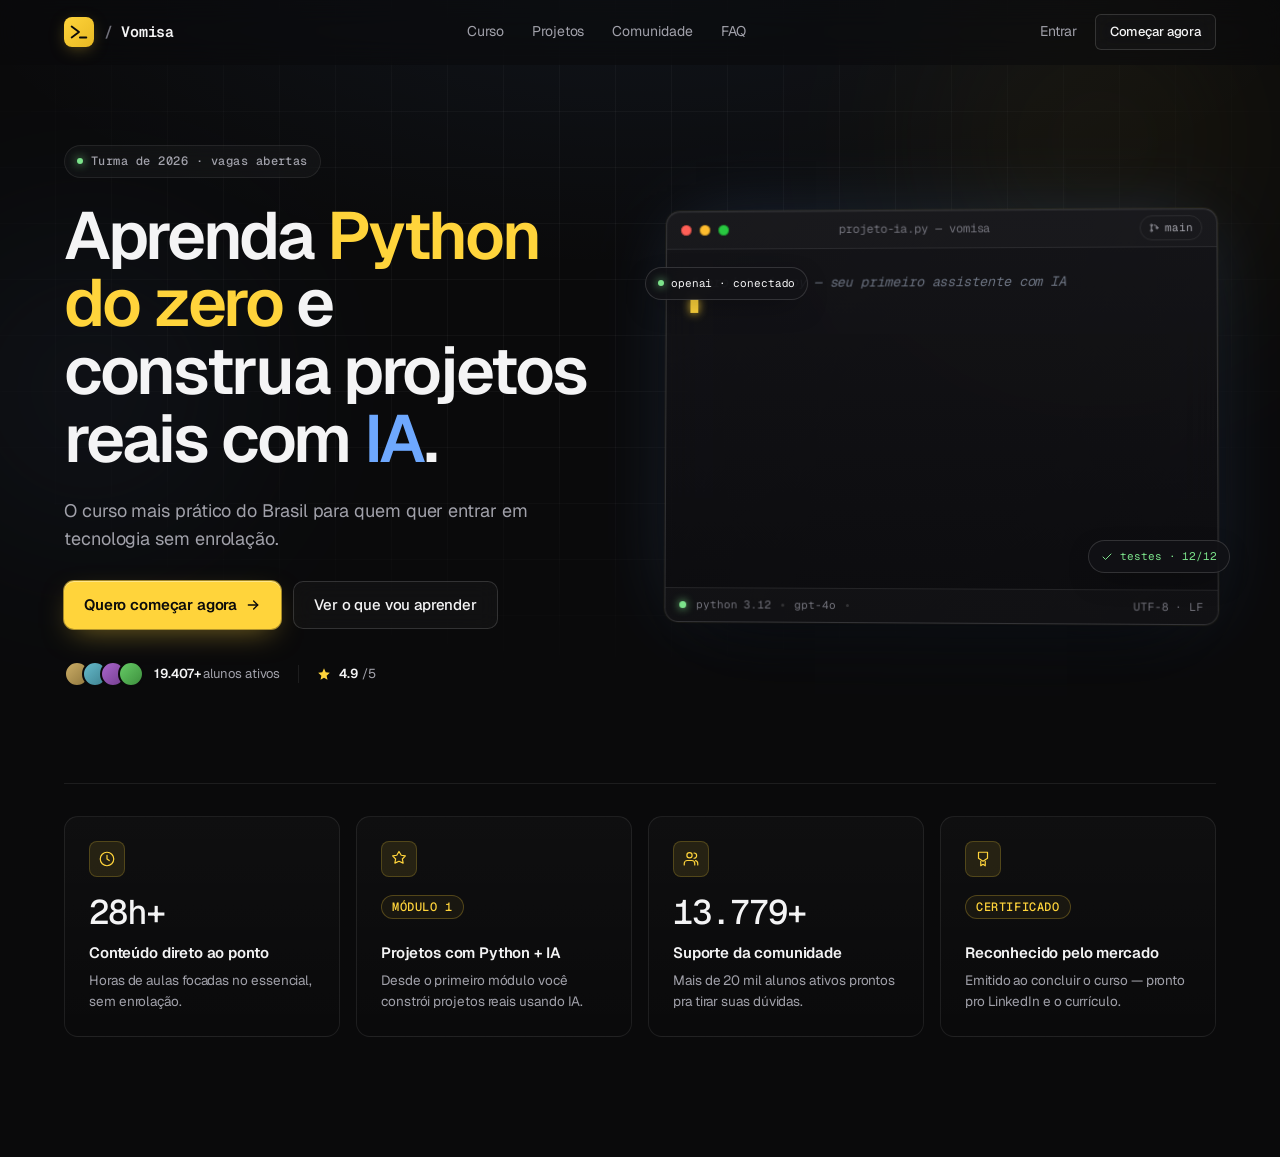
==== parte-2/index.html @ cb96f036 "parte-2" ====
<!doctype html>
<html lang="pt-BR">
  <head>
    <meta charset="utf-8" />
    <meta name="viewport" content="width=device-width,initial-scale=1" />
    <title>
      Vomisa — Aprenda Python do zero e construa projetos reais com IA
    </title>
    <meta
      name="description"
      content="O curso mais prático do Brasil para entrar em tecnologia sem enrolação. +40h de conteúdo, projetos com Python + IA desde o módulo 1, comunidade com +20.000 alunos e certificado reconhecido pelo mercado."
    />
    <meta name="theme-color" content="#0A0A0B" />
    <meta name="robots" content="index,follow" />
    <link rel="canonical" href="https://vomisa.com.br/" />

    <!-- Open Graph -->
    <meta property="og:type" content="website" />
    <meta property="og:site_name" content="Vomisa" />
    <meta property="og:title" content="Vomisa — Python do zero com IA" />
    <meta
      property="og:description"
      content="Aprenda Python construindo projetos reais com IA. +40h, comunidade ativa e certificado reconhecido."
    />
    <meta property="og:locale" content="pt_BR" />

    <!-- Twitter -->
    <meta name="twitter:card" content="summary_large_image" />
    <meta name="twitter:title" content="Vomisa — Python do zero com IA" />
    <meta
      name="twitter:description"
      content="Aprenda Python construindo projetos reais com IA."
    />

    <!-- Fonts -->
    <link rel="preconnect" href="https://fonts.googleapis.com" />
    <link rel="preconnect" href="https://fonts.gstatic.com" crossorigin />
    <link
      href="https://fonts.googleapis.com/css2?family=Geist:wght@300;400;500;600;700&family=Geist+Mono:wght@400;500;600&display=swap"
      rel="stylesheet"
    />

    <!-- Styles -->
    <link rel="stylesheet" href="css/base.css" />
    <link rel="stylesheet" href="css/header.css" />
    <link rel="stylesheet" href="css/hero.css" />
    <link rel="stylesheet" href="css/responsive.css" />

    <!-- Structured data -->
    <script type="application/ld+json">
      {
        "@context": "https://schema.org",
        "@type": "Course",
        "name": "Python do zero com IA",
        "description": "Curso prático para entrar em tecnologia aprendendo Python e construindo projetos reais com IA.",
        "provider": {
          "@type": "Organization",
          "name": "Vomisa",
          "sameAs": "https://vomisa.com.br"
        },
        "inLanguage": "pt-BR"
      }
    </script>
  </head>
  <body>
    <!-- Background layer -->
    <div class="bg" aria-hidden="true">
      <div class="bg__grid"></div>
      <div class="bg__glow bg__glow--1"></div>
      <div class="bg__glow bg__glow--2"></div>
    </div>

    <!-- Header -->
    <header class="header" role="banner">
      <div class="container header__inner">
        <a href="" class="brand" aria-label="Vomisa, página inicial">
          <span class="brand__mark" aria-hidden="true">
            <svg
              viewBox="0 0 24 24"
              width="22"
              height="22"
              fill="none"
              stroke="currentColor"
              stroke-width="2"
              stroke-linecap="round"
              stroke-linejoin="round"
            >
              <path d="M4 6l8 6-8 6" />
              <path d="M13 18h7" />
            </svg>
          </span>
          <span class="brand__name">Vomisa</span>
        </a>

        <nav class="nav" aria-label="Principal">
          <a href="#curso">Curso</a>
          <a href="#projetos">Projetos</a>
          <a href="#comunidade">Comunidade</a>
          <a href="#faq">FAQ</a>
        </nav>

        <div class="header__cta">
          <a href="#login" class="link-muted">Entrar</a>
          <a href="#comecar" class="btn btn--ghost btn--sm">Começar agora</a>
        </div>
      </div>
    </header>

    <main>
      <!-- Hero -->
      <section class="hero" id="curso">
        <div class="container hero__grid">
          <div class="hero__copy">
            <span class="eyebrow reveal" data-reveal>
              <span class="eyebrow__dot"></span>
              Turma de 2026 · vagas abertas
            </span>

            <h1 class="hero__title reveal" data-reveal data-reveal-delay="60">
              Aprenda <span class="accent">Python do zero</span> e construa
              projetos reais com <span class="accent accent--blue">IA</span>.
            </h1>

            <p class="hero__sub reveal" data-reveal data-reveal-delay="120">
              O curso mais prático do Brasil para quem quer entrar em tecnologia
              sem enrolação.
            </p>

            <div class="hero__ctas reveal" data-reveal data-reveal-delay="180">
              <a href="#comecar" class="btn btn--primary">
                <span>Quero começar agora</span>
                <svg
                  viewBox="0 0 24 24"
                  width="16"
                  height="16"
                  fill="none"
                  stroke="currentColor"
                  stroke-width="2"
                  stroke-linecap="round"
                  stroke-linejoin="round"
                  aria-hidden="true"
                >
                  <path d="M5 12h14" />
                  <path d="M13 6l6 6-6 6" />
                </svg>
              </a>
              <a href="#curriculo" class="btn btn--ghost">
                Ver o que vou aprender
              </a>
            </div>

            <ul
              class="hero__meta reveal"
              data-reveal
              data-reveal-delay="240"
              aria-label="Prova social"
            >
              <li>
                <span class="avatars" aria-hidden="true">
                  <span class="avatars__item" style="--h: 42"></span>
                  <span class="avatars__item" style="--h: 190"></span>
                  <span class="avatars__item" style="--h: 280"></span>
                  <span class="avatars__item" style="--h: 120"></span>
                </span>
                <span
                  ><strong data-counter data-to="20000" data-suffix="+"
                    >0</strong
                  >
                  alunos ativos</span
                >
              </li>
              <li aria-hidden="true" class="hero__meta-sep"></li>
              <li>
                <span class="stars" aria-label="Avaliação 4.9 de 5">
                  <svg
                    viewBox="0 0 24 24"
                    width="14"
                    height="14"
                    fill="currentColor"
                    aria-hidden="true"
                  >
                    <path
                      d="M12 2l2.9 6.9L22 10l-5.5 4.8L18 22l-6-3.6L6 22l1.5-7.2L2 10l7.1-1.1z"
                    />
                  </svg>
                  <strong>4.9</strong><span class="muted">/5</span>
                </span>
              </li>
            </ul>
          </div>

          <!-- Terminal -->
          <div
            class="hero__terminal reveal"
            data-reveal
            data-reveal-delay="300"
            aria-hidden="true"
          >
            <div class="terminal" role="presentation">
              <div class="terminal__bar">
                <span class="terminal__dot terminal__dot--r"></span>
                <span class="terminal__dot terminal__dot--y"></span>
                <span class="terminal__dot terminal__dot--g"></span>
                <span class="terminal__title">projeto-ia.py — vomisa</span>
                <span class="terminal__branch">
                  <svg
                    viewBox="0 0 24 24"
                    width="11"
                    height="11"
                    fill="none"
                    stroke="currentColor"
                    stroke-width="2"
                    stroke-linecap="round"
                    stroke-linejoin="round"
                  >
                    <circle cx="6" cy="6" r="2" />
                    <circle cx="6" cy="18" r="2" />
                    <circle cx="18" cy="12" r="2" />
                    <path d="M6 8v8" />
                    <path d="M18 10c0-3-4-4-6-4" />
                  </svg>
                  main
                </span>
              </div>

              <div class="terminal__body">
                <pre
                  class="terminal__code"
                  id="term-code"
                  aria-hidden="true"
                ></pre>
              </div>

              <div class="terminal__status">
                <span class="status__led"></span>
                <span>python 3.12</span>
                <span class="status__sep"></span>
                <span>gpt-4o</span>
                <span class="status__sep"></span>
                <span class="status__right">UTF-8 · LF</span>
              </div>
            </div>

            <!-- floating chips -->
            <span class="chip chip--1" aria-hidden="true">
              <span class="chip__dot"></span> openai · conectado
            </span>
            <span class="chip chip--2" aria-hidden="true">
              <svg
                viewBox="0 0 24 24"
                width="12"
                height="12"
                fill="none"
                stroke="currentColor"
                stroke-width="2"
                stroke-linecap="round"
                stroke-linejoin="round"
              >
                <polyline points="20 6 9 17 4 12" />
              </svg>
              testes · 12/12
            </span>
          </div>
        </div>

        <!-- Feature cards (substituindo os bullets) -->
        <div class="container">
          <ul class="features">
            <li class="feature reveal" data-reveal data-reveal-delay="100">
              <div class="feature__icon" aria-hidden="true">
                <svg
                  viewBox="0 0 24 24"
                  width="18"
                  height="18"
                  fill="none"
                  stroke="currentColor"
                  stroke-width="1.6"
                  stroke-linecap="round"
                  stroke-linejoin="round"
                >
                  <circle cx="12" cy="12" r="9" />
                  <path d="M12 7v5l3 2" />
                </svg>
              </div>
              <div class="feature__num">
                <strong data-counter data-to="40" data-suffix="h+">0</strong>
              </div>
              <h3 class="feature__title">Conteúdo direto ao ponto</h3>
              <p class="feature__desc">
                Horas de aulas focadas no essencial, sem enrolação.
              </p>
            </li>

            <li class="feature reveal" data-reveal data-reveal-delay="180">
              <div class="feature__icon" aria-hidden="true">
                <svg
                  viewBox="0 0 24 24"
                  width="18"
                  height="18"
                  fill="none"
                  stroke="currentColor"
                  stroke-width="1.6"
                  stroke-linecap="round"
                  stroke-linejoin="round"
                >
                  <path
                    d="M12 2l3 5 5.5.8L16.5 12l1 5.5L12 15l-5.5 2.5 1-5.5L3.5 7.8 9 7z"
                  />
                </svg>
              </div>
              <div class="feature__num">
                <span class="feature__label">Módulo 1</span>
              </div>
              <h3 class="feature__title">Projetos com Python + IA</h3>
              <p class="feature__desc">
                Desde o primeiro módulo você constrói projetos reais usando IA.
              </p>
            </li>

            <li class="feature reveal" data-reveal data-reveal-delay="260">
              <div class="feature__icon" aria-hidden="true">
                <svg
                  viewBox="0 0 24 24"
                  width="18"
                  height="18"
                  fill="none"
                  stroke="currentColor"
                  stroke-width="1.6"
                  stroke-linecap="round"
                  stroke-linejoin="round"
                >
                  <path d="M17 20v-2a4 4 0 0 0-4-4H7a4 4 0 0 0-4 4v2" />
                  <circle cx="10" cy="7" r="3.5" />
                  <path d="M21 20v-2a4 4 0 0 0-3-3.9" />
                  <path d="M16 4a3.5 3.5 0 0 1 0 7" />
                </svg>
              </div>
              <div class="feature__num">
                <strong data-counter data-to="20000" data-suffix="+">0</strong>
              </div>
              <h3 class="feature__title">Suporte da comunidade</h3>
              <p class="feature__desc">
                Mais de 20 mil alunos ativos prontos pra tirar suas dúvidas.
              </p>
            </li>

            <li class="feature reveal" data-reveal data-reveal-delay="340">
              <div class="feature__icon" aria-hidden="true">
                <svg
                  viewBox="0 0 24 24"
                  width="18"
                  height="18"
                  fill="none"
                  stroke="currentColor"
                  stroke-width="1.6"
                  stroke-linecap="round"
                  stroke-linejoin="round"
                >
                  <path d="M6 3h12v8l-6 4-6-4z" />
                  <path d="M9 15v6l3-2 3 2v-6" />
                </svg>
              </div>
              <div class="feature__num">
                <span class="feature__label">Certificado</span>
              </div>
              <h3 class="feature__title">Reconhecido pelo mercado</h3>
              <p class="feature__desc">
                Emitido ao concluir o curso — pronto pro LinkedIn e o currículo.
              </p>
            </li>
          </ul>
        </div>
      </section>
    </main>

    <script src="js/main.js" defer></script>
  </body>
</html>
---- parte-2/css/base.css ----
/* ============================================================
   base.css — tokens, reset, tipografia, background, utilitários
   ============================================================ */

:root {
  /* Surfaces */
  --bg-0: #0A0A0B;
  --bg-1: #0F0F11;
  --bg-2: #141418;
  --surface: rgba(255, 255, 255, 0.03);
  --surface-2: rgba(255, 255, 255, 0.05);
  --border: rgba(255, 255, 255, 0.08);
  --border-strong: rgba(255, 255, 255, 0.14);

  /* Text */
  --fg: #F4F4F5;
  --fg-muted: #A1A1AA;
  --fg-dim: #71717A;

  /* Accents */
  --accent-yellow: #FFD43B; /* Python yellow */
  --accent-blue:   #6EA8FE; /* cool python blue */
  --accent-green:  #7CE38B; /* terminal green */
  --accent-red:    #FF6B6B;

  /* Effects */
  --glow-yellow: 0 0 40px rgba(255, 212, 59, 0.25);
  --glow-blue: 0 0 60px rgba(110, 168, 254, 0.18);

  /* Type */
  --font-sans: "Geist", ui-sans-serif, system-ui, -apple-system, "Segoe UI", sans-serif;
  --font-mono: "Geist Mono", ui-monospace, "SF Mono", Menlo, Consolas, monospace;

  /* Radii */
  --r-sm: 6px;
  --r-md: 10px;
  --r-lg: 14px;
  --r-xl: 20px;

  /* Container */
  --container: 1200px;
  --pad: 24px;

  /* Motion */
  --ease: cubic-bezier(.2,.7,.2,1);
}

/* Reset */
*, *::before, *::after { box-sizing: border-box; }
* { margin: 0; padding: 0; }
html, body { height: 100%; }
html { -webkit-text-size-adjust: 100%; scroll-behavior: smooth; }
img, svg { display: block; max-width: 100%; }
button { font: inherit; color: inherit; background: none; border: 0; cursor: pointer; }
a { color: inherit; text-decoration: none; }
ul { list-style: none; }

/* Body */
body {
  font-family: var(--font-sans);
  background: var(--bg-0);
  color: var(--fg);
  font-size: 16px;
  line-height: 1.55;
  font-weight: 400;
  letter-spacing: -0.005em;
  -webkit-font-smoothing: antialiased;
  text-rendering: optimizeLegibility;
  overflow-x: hidden;
}

::selection { background: var(--accent-yellow); color: #0A0A0B; }

/* Container */
.container {
  width: 100%;
  max-width: var(--container);
  margin-inline: auto;
  padding-inline: var(--pad);
}

/* ============================================================
   Background — grid + glows
   ============================================================ */
.bg {
  position: fixed;
  inset: 0;
  z-index: -1;
  pointer-events: none;
  overflow: hidden;
  background:
    radial-gradient(1200px 600px at 50% -10%, rgba(110,168,254,0.08), transparent 60%),
    var(--bg-0);
}

.bg__grid {
  position: absolute;
  inset: -1px;
  background-image:
    linear-gradient(to right, rgba(255,255,255,0.035) 1px, transparent 1px),
    linear-gradient(to bottom, rgba(255,255,255,0.035) 1px, transparent 1px);
  background-size: 56px 56px;
  mask-image: radial-gradient(ellipse 80% 60% at 50% 30%, #000 30%, transparent 80%);
  -webkit-mask-image: radial-gradient(ellipse 80% 60% at 50% 30%, #000 30%, transparent 80%);
}

.bg__glow {
  position: absolute;
  border-radius: 50%;
  filter: blur(100px);
  opacity: 0.35;
}
.bg__glow--1 {
  width: 520px; height: 520px;
  background: radial-gradient(circle, rgba(255,212,59,0.25), transparent 70%);
  top: -120px; right: -80px;
  animation: float 18s ease-in-out infinite;
}
.bg__glow--2 {
  width: 420px; height: 420px;
  background: radial-gradient(circle, rgba(110,168,254,0.28), transparent 70%);
  top: 20%; left: -120px;
  animation: float 22s ease-in-out infinite reverse;
}
@keyframes float {
  0%,100% { transform: translateY(0) translateX(0); }
  50% { transform: translateY(30px) translateX(20px); }
}

/* ============================================================
   Typography primitives
   ============================================================ */

.eyebrow {
  display: inline-flex;
  align-items: center;
  gap: 8px;
  font-family: var(--font-mono);
  font-size: 12px;
  font-weight: 500;
  letter-spacing: 0.04em;
  color: var(--fg-muted);
  padding: 6px 12px;
  border: 1px solid var(--border);
  border-radius: 999px;
  background: var(--surface);
  backdrop-filter: blur(10px);
}
.eyebrow__dot {
  width: 6px; height: 6px;
  border-radius: 50%;
  background: var(--accent-green);
  box-shadow: 0 0 10px var(--accent-green);
  animation: pulse 2s ease-in-out infinite;
}
@keyframes pulse {
  0%,100% { opacity: 1; transform: scale(1); }
  50% { opacity: 0.5; transform: scale(0.85); }
}

.accent { color: var(--accent-yellow); }
.accent--blue { color: var(--accent-blue); }
.muted { color: var(--fg-muted); }

/* ============================================================
   Buttons
   ============================================================ */

.btn {
  display: inline-flex;
  align-items: center;
  justify-content: center;
  gap: 8px;
  height: 48px;
  padding: 0 20px;
  border-radius: var(--r-md);
  font-family: var(--font-sans);
  font-size: 15px;
  font-weight: 500;
  letter-spacing: -0.01em;
  transition: transform .2s var(--ease), background .25s var(--ease),
              border-color .25s var(--ease), box-shadow .3s var(--ease),
              color .2s var(--ease);
  position: relative;
  isolation: isolate;
  white-space: nowrap;
}
.btn--sm { height: 36px; padding: 0 14px; font-size: 13px; border-radius: var(--r-sm); }

.btn--primary {
  background: var(--accent-yellow);
  color: #0A0A0B;
  font-weight: 600;
  box-shadow:
    0 1px 0 rgba(255,255,255,0.4) inset,
    0 0 0 1px rgba(255,212,59,0.6),
    0 10px 30px -10px rgba(255,212,59,0.5);
}
.btn--primary:hover {
  transform: translateY(-1px);
  box-shadow:
    0 1px 0 rgba(255,255,255,0.5) inset,
    0 0 0 1px rgba(255,212,59,0.9),
    0 16px 40px -10px rgba(255,212,59,0.6),
    0 0 60px -10px rgba(255,212,59,0.5);
}
.btn--primary:active { transform: translateY(0); }

.btn--ghost {
  background: var(--surface);
  color: var(--fg);
  border: 1px solid var(--border-strong);
  backdrop-filter: blur(10px);
}
.btn--ghost:hover {
  background: var(--surface-2);
  border-color: rgba(255,255,255,0.25);
  transform: translateY(-1px);
}

/* Shine sweep on primary hover */
.btn--primary::after {
  content: "";
  position: absolute;
  inset: 0;
  border-radius: inherit;
  background: linear-gradient(110deg, transparent 30%, rgba(255,255,255,0.5) 50%, transparent 70%);
  transform: translateX(-120%);
  transition: transform .7s var(--ease);
  pointer-events: none;
  z-index: -1;
}
.btn--primary:hover::after { transform: translateX(120%); }

.link-muted {
  font-size: 14px;
  color: var(--fg-muted);
  transition: color .2s;
}
.link-muted:hover { color: var(--fg); }

/* ============================================================
   Reveal animation
   ============================================================ */
.reveal {
  opacity: 0;
  transform: translateY(16px);
  transition: opacity .8s var(--ease), transform .8s var(--ease);
  transition-delay: var(--reveal-delay, 0ms);
}
.reveal.is-visible {
  opacity: 1;
  transform: translateY(0);
}

@media (prefers-reduced-motion: reduce) {
  .reveal { opacity: 1; transform: none; transition: none; }
  .bg__glow { animation: none; }
}
---- parte-2/css/header.css ----
/* ============================================================
   header.css — top navigation
   ============================================================ */

.header {
  position: sticky;
  top: 0;
  z-index: 100;
  backdrop-filter: blur(14px);
  -webkit-backdrop-filter: blur(14px);
  background: rgba(10, 10, 11, 0.55);
  border-bottom: 1px solid transparent;
  transition: border-color .3s var(--ease), background .3s var(--ease);
}
.header.is-scrolled {
  border-bottom-color: var(--border);
  background: rgba(10, 10, 11, 0.75);
}

.header__inner {
  display: flex;
  align-items: center;
  justify-content: space-between;
  height: 64px;
  gap: 24px;
}

.brand {
  display: inline-flex;
  align-items: center;
  gap: 10px;
  font-family: var(--font-mono);
  font-weight: 600;
  letter-spacing: -0.02em;
  font-size: 15px;
}
.brand__mark {
  width: 30px; height: 30px;
  display: inline-flex;
  align-items: center;
  justify-content: center;
  border-radius: 8px;
  background: linear-gradient(135deg, var(--accent-yellow), #E8B923);
  color: #0A0A0B;
  box-shadow: 0 4px 18px -6px rgba(255,212,59,0.6);
}
.brand__name {
  color: var(--fg);
}
.brand__name::before {
  content: "/ ";
  color: var(--fg-dim);
}

.nav {
  display: flex;
  align-items: center;
  gap: 28px;
}
.nav a {
  font-size: 14px;
  color: var(--fg-muted);
  transition: color .2s;
  position: relative;
}
.nav a::after {
  content: "";
  position: absolute;
  left: 0; right: 0; bottom: -6px;
  height: 1px;
  background: var(--accent-yellow);
  transform: scaleX(0);
  transform-origin: left;
  transition: transform .25s var(--ease);
}
.nav a:hover {
  color: var(--fg);
}
.nav a:hover::after { transform: scaleX(1); }

.header__cta {
  display: flex;
  align-items: center;
  gap: 18px;
}
---- parte-2/css/hero.css ----
/* ============================================================
   hero.css — hero section, terminal, feature cards
   ============================================================ */

.hero {
  padding: 80px 0 120px;
  position: relative;
}

.hero__grid {
  display: grid;
  grid-template-columns: minmax(0, 1fr) minmax(0, 1.05fr);
  gap: 72px;
  align-items: center;
  padding-bottom: 96px;
}

/* --- Copy --- */
.hero__copy { display: flex; flex-direction: column; align-items: flex-start; gap: 24px; }

.hero__title {
  font-size: clamp(40px, 5.2vw, 68px);
  font-weight: 600;
  line-height: 1.02;
  letter-spacing: -0.035em;
  text-wrap: balance;
}

.hero__sub {
  font-size: 18px;
  color: var(--fg-muted);
  max-width: 52ch;
  text-wrap: pretty;
}

.hero__ctas {
  display: flex;
  flex-wrap: wrap;
  gap: 12px;
  margin-top: 4px;
}

.hero__meta {
  display: flex;
  align-items: center;
  gap: 18px;
  font-size: 13px;
  color: var(--fg-muted);
  padding-top: 8px;
}
.hero__meta li {
  display: inline-flex;
  align-items: center;
  gap: 10px;
}
.hero__meta strong { color: var(--fg); font-weight: 600; }
.hero__meta-sep {
  width: 1px; height: 18px; background: var(--border);
}
.avatars { display: inline-flex; }
.avatars__item {
  width: 26px; height: 26px;
  border-radius: 50%;
  background: hsl(var(--h, 200) 40% 55%);
  background-image: linear-gradient(135deg, hsl(var(--h) 50% 60%), hsl(var(--h) 40% 40%));
  border: 2px solid var(--bg-0);
  margin-left: -8px;
}
.avatars__item:first-child { margin-left: 0; }
.stars { display: inline-flex; align-items: center; gap: 4px; color: var(--accent-yellow); }
.stars strong { color: var(--fg); margin-left: 4px; }

/* ============================================================
   Terminal
   ============================================================ */
.hero__terminal {
  position: relative;
  perspective: 1200px;
}

.terminal {
  background:
    linear-gradient(180deg, rgba(20,20,24,0.9), rgba(12,12,15,0.92));
  border: 1px solid var(--border-strong);
  border-radius: var(--r-lg);
  overflow: hidden;
  box-shadow:
    0 1px 0 rgba(255,255,255,0.05) inset,
    0 40px 80px -30px rgba(0,0,0,0.8),
    0 0 0 1px rgba(255,212,59,0.05),
    0 0 80px -20px rgba(110,168,254,0.25);
  backdrop-filter: blur(20px);
  transform: rotateY(-2deg) rotateX(1deg);
  transition: transform .6s var(--ease);
}
.hero__terminal:hover .terminal {
  transform: rotateY(0) rotateX(0);
}

.terminal__bar {
  display: flex;
  align-items: center;
  gap: 8px;
  height: 38px;
  padding: 0 14px;
  background: rgba(255,255,255,0.02);
  border-bottom: 1px solid var(--border);
  font-family: var(--font-mono);
  font-size: 12px;
  color: var(--fg-dim);
}
.terminal__dot {
  width: 11px; height: 11px; border-radius: 50%;
  display: inline-block;
  box-shadow: 0 0 0 1px rgba(0,0,0,0.3) inset;
}
.terminal__dot--r { background: #FF5F57; }
.terminal__dot--y { background: #FEBC2E; }
.terminal__dot--g { background: #28C840; }
.terminal__title {
  margin-left: 14px;
  flex: 1;
  text-align: center;
  padding-right: 52px;
}
.terminal__branch {
  display: inline-flex; align-items: center; gap: 5px;
  padding: 3px 8px;
  border: 1px solid var(--border);
  border-radius: 999px;
  font-size: 11px;
  color: var(--fg-muted);
}

.terminal__body {
  padding: 22px 22px 28px;
  height: 340px;
  overflow: hidden;
  font-family: var(--font-mono);
  font-size: 13.5px;
  line-height: 1.65;
}

.terminal__code {
  font-family: var(--font-mono);
  font-size: 13.5px;
  color: var(--fg);
  white-space: pre-wrap;
  word-break: break-word;
  margin: 0;
}

/* Syntax tokens */
.tk-comment { color: #6B7280; font-style: italic; }
.tk-keyword { color: #C792EA; }
.tk-builtin { color: var(--accent-blue); }
.tk-string  { color: #F6C177; }
.tk-number  { color: #F6C177; }
.tk-fn      { color: var(--accent-yellow); }
.tk-var     { color: #E4E4E7; }
.tk-op      { color: #A1A1AA; }
.tk-prompt  { color: var(--accent-green); }
.tk-out     { color: var(--fg-muted); }
.tk-out-accent { color: var(--accent-blue); }

.caret {
  display: inline-block;
  width: 8px; height: 1.05em;
  background: var(--accent-yellow);
  margin-left: 2px;
  vertical-align: text-bottom;
  animation: blink 1s steps(1) infinite;
  box-shadow: 0 0 10px var(--accent-yellow);
}
@keyframes blink { 50% { opacity: 0; } }

.terminal__status {
  display: flex;
  align-items: center;
  gap: 10px;
  padding: 8px 14px;
  border-top: 1px solid var(--border);
  background: rgba(255,255,255,0.02);
  font-family: var(--font-mono);
  font-size: 11px;
  color: var(--fg-dim);
}
.status__led {
  width: 7px; height: 7px; border-radius: 50%;
  background: var(--accent-green);
  box-shadow: 0 0 8px var(--accent-green);
}
.status__sep { width: 3px; height: 3px; border-radius: 50%; background: var(--border-strong); }
.status__right { margin-left: auto; }

/* Floating chips around terminal */
.chip {
  position: absolute;
  display: inline-flex;
  align-items: center;
  gap: 7px;
  padding: 7px 12px;
  border-radius: 999px;
  border: 1px solid var(--border-strong);
  background: rgba(18,18,22,0.8);
  backdrop-filter: blur(14px);
  font-family: var(--font-mono);
  font-size: 11px;
  color: var(--fg);
  box-shadow: 0 10px 30px -12px rgba(0,0,0,0.7);
  animation: chipFloat 6s ease-in-out infinite;
}
.chip__dot {
  width: 6px; height: 6px; border-radius: 50%;
  background: var(--accent-green);
  box-shadow: 0 0 8px var(--accent-green);
}
.chip--1 {
  top: 14%; left: -18px;
  animation-delay: 0.3s;
}
.chip--2 {
  bottom: 12%; right: -14px;
  color: var(--accent-green);
  animation-delay: 1.2s;
}
@keyframes chipFloat {
  0%,100% { transform: translateY(0); }
  50% { transform: translateY(-8px); }
}

/* ============================================================
   Feature cards
   ============================================================ */
.features {
  display: grid;
  grid-template-columns: repeat(4, 1fr);
  gap: 16px;
  padding-top: 32px;
  border-top: 1px solid var(--border);
}

.feature {
  position: relative;
  padding: 24px;
  border: 1px solid var(--border);
  border-radius: var(--r-lg);
  background: linear-gradient(180deg, rgba(255,255,255,0.025), rgba(255,255,255,0.005));
  overflow: hidden;
  transition: border-color .3s var(--ease), transform .3s var(--ease), background .3s var(--ease);
}

.feature::before {
  content: "";
  position: absolute;
  inset: 0;
  border-radius: inherit;
  padding: 1px;
  background: linear-gradient(135deg, rgba(255,212,59,0.4), transparent 40%, rgba(110,168,254,0.3));
  -webkit-mask: linear-gradient(#000 0 0) content-box, linear-gradient(#000 0 0);
  mask: linear-gradient(#000 0 0) content-box, linear-gradient(#000 0 0);
  -webkit-mask-composite: xor;
          mask-composite: exclude;
  opacity: 0;
  transition: opacity .4s var(--ease);
  pointer-events: none;
}
.feature::after {
  content: "";
  position: absolute;
  width: 240px; height: 240px;
  border-radius: 50%;
  background: radial-gradient(circle, rgba(255,212,59,0.12), transparent 70%);
  left: var(--mx, 50%);
  top: var(--my, 50%);
  transform: translate(-50%, -50%);
  opacity: 0;
  transition: opacity .3s var(--ease);
  pointer-events: none;
}
.feature:hover {
  transform: translateY(-3px);
  border-color: transparent;
}
.feature:hover::before { opacity: 1; }
.feature:hover::after { opacity: 1; }

.feature__icon {
  width: 36px; height: 36px;
  display: inline-flex;
  align-items: center;
  justify-content: center;
  border-radius: 8px;
  background: rgba(255,212,59,0.1);
  color: var(--accent-yellow);
  border: 1px solid rgba(255,212,59,0.2);
  margin-bottom: 18px;
}

.feature__num {
  font-family: var(--font-mono);
  font-size: 34px;
  font-weight: 500;
  letter-spacing: -0.03em;
  color: var(--fg);
  line-height: 1;
  margin-bottom: 12px;
  min-height: 34px;
  display: flex; align-items: baseline;
}
.feature__num strong { font-weight: 500; font-variant-numeric: tabular-nums; }
.feature__label {
  font-family: var(--font-mono);
  font-size: 12px;
  color: var(--accent-yellow);
  letter-spacing: 0.05em;
  text-transform: uppercase;
  padding: 5px 10px;
  border: 1px solid rgba(255,212,59,0.25);
  border-radius: 999px;
  background: rgba(255,212,59,0.05);
}

.feature__title {
  font-size: 15px;
  font-weight: 600;
  letter-spacing: -0.01em;
  margin-bottom: 6px;
  color: var(--fg);
}
.feature__desc {
  font-size: 13.5px;
  color: var(--fg-muted);
  line-height: 1.55;
  text-wrap: pretty;
}
---- parte-2/css/responsive.css ----
/* ============================================================
   responsive.css — breakpoints
   ============================================================ */

@media (max-width: 1080px) {
  .hero__grid {
    grid-template-columns: 1fr;
    gap: 56px;
    padding-bottom: 72px;
  }
  .hero__terminal .terminal { transform: none; }
  .features { grid-template-columns: repeat(2, 1fr); }
}

@media (max-width: 820px) {
  :root { --pad: 20px; }
  .nav { display: none; }
  .header__cta .link-muted { display: none; }

  .hero { padding: 56px 0 80px; }
  .hero__title { font-size: clamp(36px, 8vw, 48px); }
  .hero__sub { font-size: 16px; }

  .terminal__body { height: 280px; font-size: 12.5px; }
  .terminal__code { font-size: 12.5px; }

  .chip--1 { left: 8px; top: 8%; }
  .chip--2 { right: 8px; bottom: 8%; }
}

@media (max-width: 540px) {
  .features { grid-template-columns: 1fr; }
  .hero__ctas { width: 100%; }
  .hero__ctas .btn { flex: 1; }
  .hero__meta {
    flex-wrap: wrap;
    gap: 12px;
  }
  .hero__meta-sep { display: none; }

  .terminal__title { display: none; }
  .terminal__body { padding: 18px; height: 260px; }
}
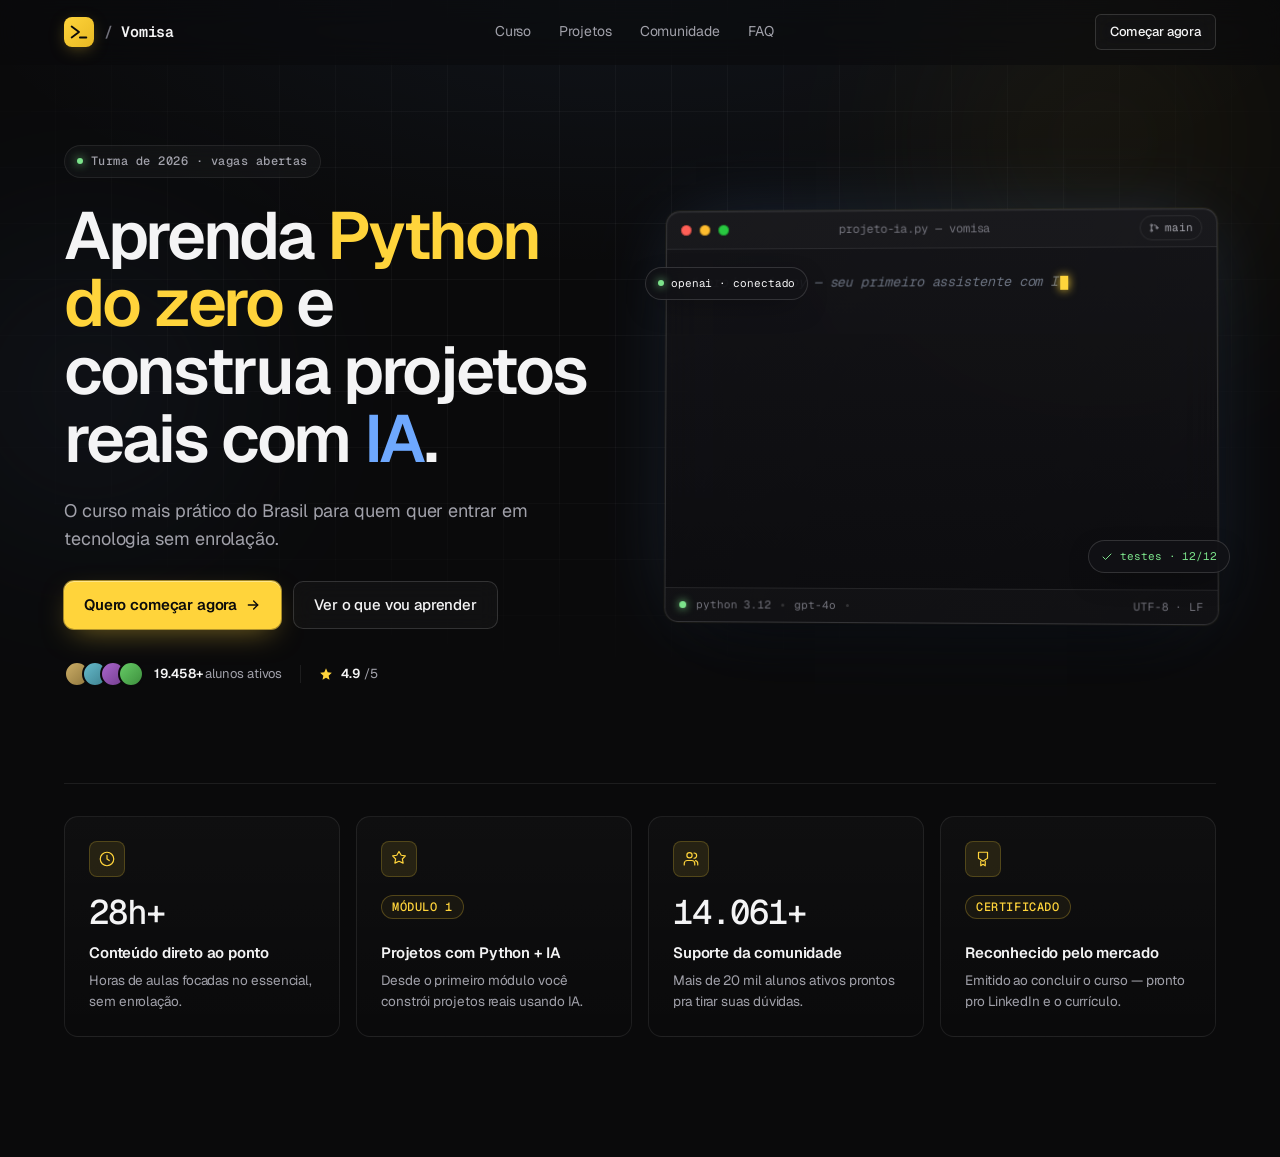
==== commit 8d23630a: "fix: add mobile hamburger menu and remove "Entrar" link" ====
--- a/parte-2/index.html
+++ b/parte-2/index.html
@@ -92,16 +92,24 @@
           <span class="brand__name">Vomisa</span>
         </a>
 
-        <nav class="nav" aria-label="Principal">
-          <a href="#curso">Curso</a>
-          <a href="#projetos">Projetos</a>
-          <a href="#comunidade">Comunidade</a>
-          <a href="#faq">FAQ</a>
+        <nav class="nav" id="nav-menu" aria-label="Principal">
+          <a href="#">Curso</a>
+          <a href="#">Projetos</a>
+          <a href="#">Comunidade</a>
+          <a href="#">FAQ</a>
         </nav>
 
         <div class="header__cta">
-          <a href="#login" class="link-muted">Entrar</a>
           <a href="#comecar" class="btn btn--ghost btn--sm">Começar agora</a>
+          <button
+            class="nav__toggle"
+            type="button"
+            aria-expanded="false"
+            aria-controls="nav-menu"
+            aria-label="Abrir menu"
+          >
+            <span></span><span></span><span></span>
+          </button>
         </div>
       </div>
     </header>
--- a/parte-2/css/header.css
+++ b/parte-2/css/header.css
@@ -83,3 +83,35 @@
   align-items: center;
   gap: 18px;
 }
+
+/* Mobile nav toggle (hidden on desktop) */
+.nav__toggle {
+  display: none;
+  width: 40px;
+  height: 40px;
+  flex-direction: column;
+  justify-content: center;
+  align-items: center;
+  gap: 5px;
+  border-radius: var(--r-sm);
+  color: var(--fg);
+  transition: background .2s var(--ease);
+}
+.nav__toggle:hover { background: var(--surface-2); }
+.nav__toggle span {
+  display: block;
+  width: 20px;
+  height: 1.5px;
+  background: currentColor;
+  border-radius: 2px;
+  transition: transform .25s var(--ease), opacity .2s var(--ease);
+}
+.nav__toggle[aria-expanded="true"] span:nth-child(1) {
+  transform: translateY(6.5px) rotate(45deg);
+}
+.nav__toggle[aria-expanded="true"] span:nth-child(2) {
+  opacity: 0;
+}
+.nav__toggle[aria-expanded="true"] span:nth-child(3) {
+  transform: translateY(-6.5px) rotate(-45deg);
+}
--- a/parte-2/css/responsive.css
+++ b/parte-2/css/responsive.css
@@ -14,8 +14,45 @@
 
 @media (max-width: 820px) {
   :root { --pad: 20px; }
-  .nav { display: none; }
-  .header__cta .link-muted { display: none; }
+
+  .nav__toggle { display: flex; }
+
+  .nav {
+    position: fixed;
+    top: 72px;
+    left: 16px;
+    right: 16px;
+    flex-direction: column;
+    align-items: stretch;
+    gap: 4px;
+    padding: 12px;
+    background: rgba(10, 10, 11, 0.92);
+    backdrop-filter: blur(14px);
+    -webkit-backdrop-filter: blur(14px);
+    border: 1px solid var(--border);
+    border-radius: var(--r-md);
+    box-shadow: 0 20px 40px -20px rgba(0, 0, 0, 0.7);
+    transform: translateY(-8px);
+    opacity: 0;
+    pointer-events: none;
+    visibility: hidden;
+    transition: transform .2s var(--ease), opacity .2s var(--ease), visibility .2s;
+    z-index: 90;
+  }
+  .nav.is-open {
+    transform: translateY(0);
+    opacity: 1;
+    pointer-events: auto;
+    visibility: visible;
+  }
+  .nav a {
+    font-size: 15px;
+    padding: 12px 14px;
+    border-radius: var(--r-sm);
+    color: var(--fg);
+  }
+  .nav a::after { display: none; }
+  .nav a:hover { background: var(--surface-2); }
 
   .hero { padding: 56px 0 80px; }
   .hero__title { font-size: clamp(36px, 8vw, 48px); }
